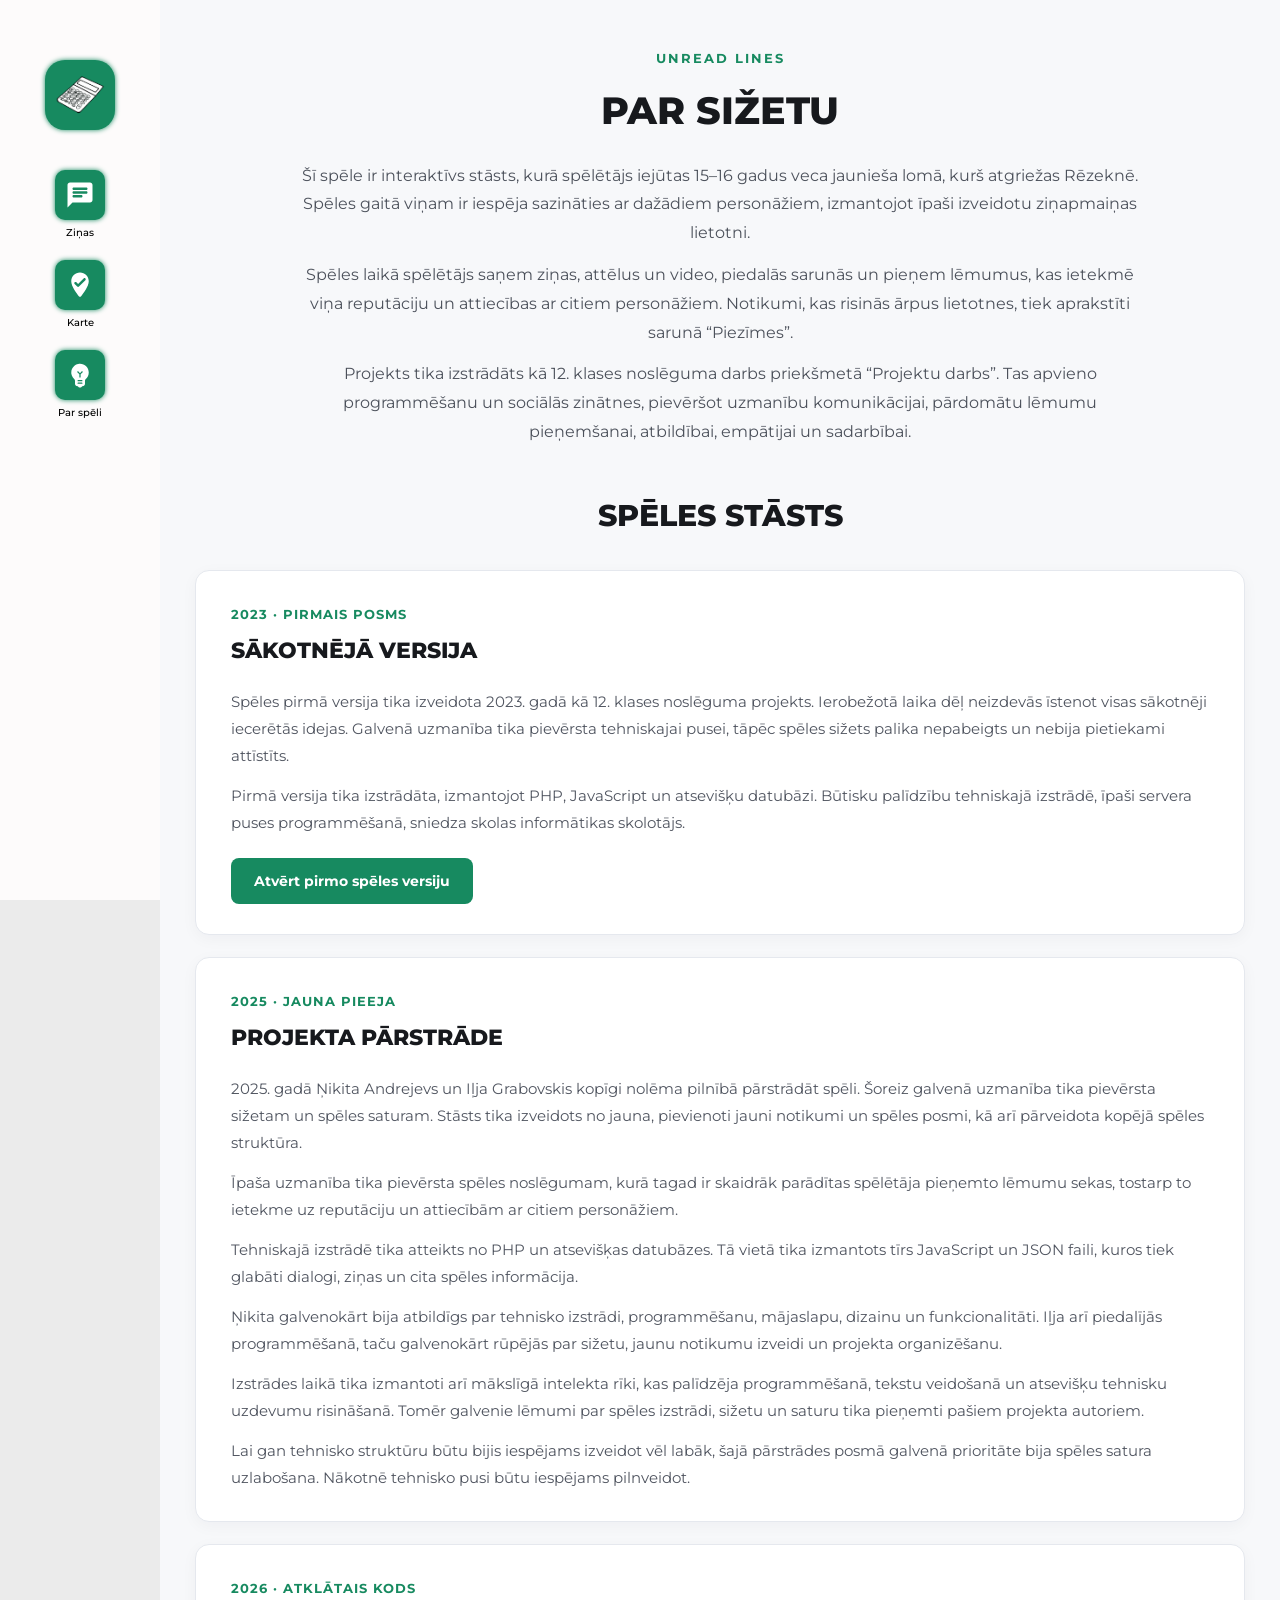
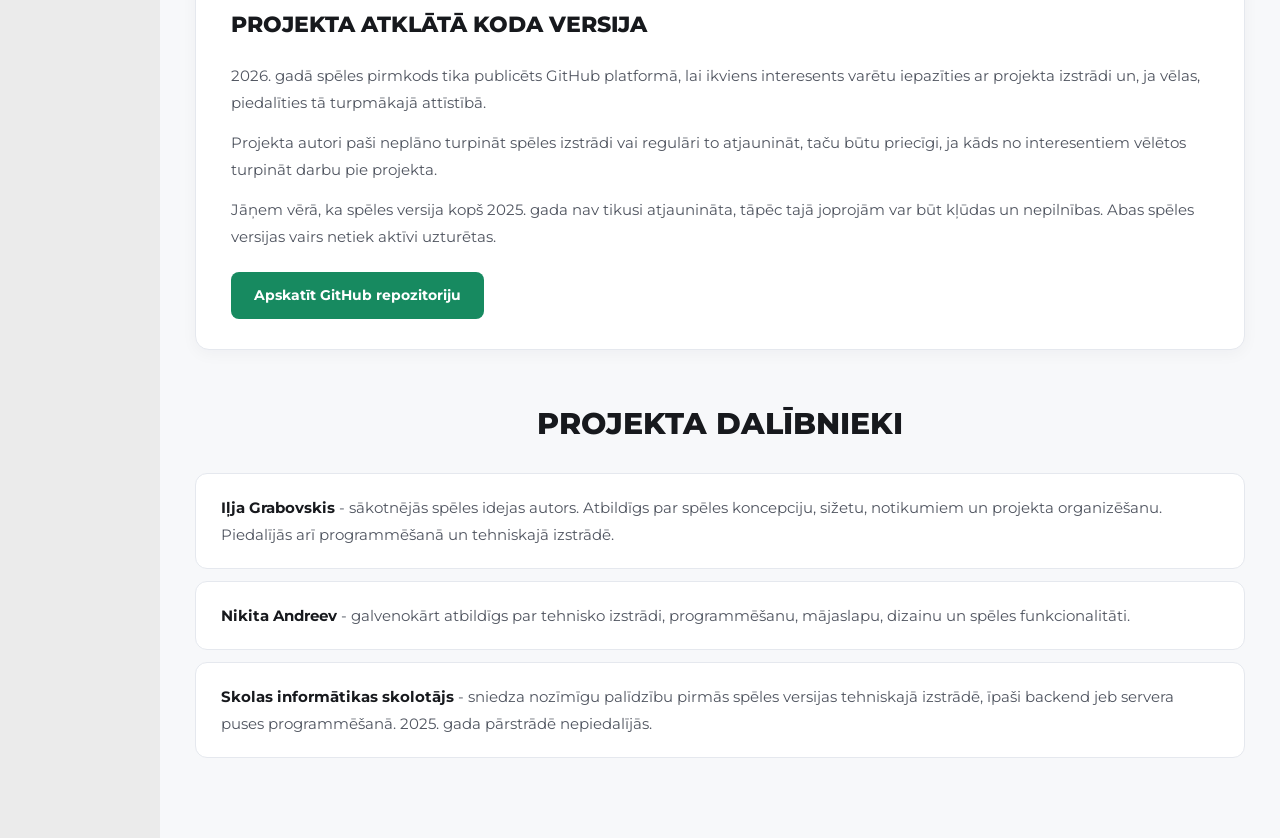
==== about.html @ bec95681 "🎉 Initial commit" ====
<!DOCTYPE html>
<!-- juicebct / Skolēnu dzīve / https://github.com/juicebct -->
<html lang="lv">
<head>
    <meta charset="UTF-8">
    <meta name="viewport" content="width=device-width, initial-scale=1.0">

    <title>Skolēnu dzīve / Par spēli</title>

    <!-- Styles and icons -->
    <link rel="icon" href="favicon.ico" type="image/x-icon">
    <link href="css/base.css" rel="stylesheet" type="text/css">
    <link href="css/sidebar.css" rel="stylesheet" type="text/css">
    <link href="css/about.css" rel="stylesheet" type="text/css">

    <!-- Google Fonts -->
    <link rel="preconnect" href="https://fonts.googleapis.com">
    <link rel="preconnect" href="https://fonts.gstatic.com" crossorigin>
    <link href="https://fonts.googleapis.com/css2?family=Montserrat:ital,wght@0,400;0,500;0,600;0,700;0,900;1,400&display=swap" rel="stylesheet">
</head>
<body class="about-page">
    <nav class="sidebar">
        <a class="logo" href="index.html"><img src="images/piezimes.svg" alt=""></a>
        <a href="game.html"><img src="icons/chat.svg" alt="">Ziņas</a>
        <a href="map.html"><img src="icons/map.svg" alt="">Karte</a>
        <a href="about.html"><img src="icons/about.svg" alt="">Par spēli</a>
    </nav>

    <main class="about-content">
        <div class="about-container">

        <!-- INTRO -->

        <div class="about-header">
            <span class="section-label">UNREAD LINES</span>

            <h2>PAR SIŽETU</h2>

            <p>
                Šī spēle ir interaktīvs stāsts, kurā spēlētājs iejūtas
                15–16 gadus veca jaunieša lomā, kurš atgriežas Rēzeknē.
                Spēles gaitā viņam ir iespēja sazināties ar dažādiem
                personāžiem, izmantojot īpaši izveidotu ziņapmaiņas lietotni.
            </p>

            <p>
                Spēles laikā spēlētājs saņem ziņas, attēlus un video,
                piedalās sarunās un pieņem lēmumus, kas ietekmē viņa
                reputāciju un attiecības ar citiem personāžiem.
                Notikumi, kas risinās ārpus lietotnes, tiek aprakstīti
                sarunā “Piezīmes”.
            </p>

            <p>
                Projekts tika izstrādāts kā 12. klases noslēguma darbs
                priekšmetā “Projektu darbs”. Tas apvieno programmēšanu
                un sociālās zinātnes, pievēršot uzmanību komunikācijai,
                pārdomātu lēmumu pieņemšanai, atbildībai, empātijai
                un sadarbībai.
            </p>
        </div>

        <!-- STORY -->

        <h2 class="story-heading">SPĒLES STĀSTS</h2>

        <div class="timeline">

            <!-- 2023 -->

            <article class="story-card">

                <span class="year">2023 · PIRMAIS POSMS</span>

                <h3>SĀKOTNĒJĀ VERSIJA</h3>

                <p>
                    Spēles pirmā versija tika izveidota 2023. gadā kā
                    12. klases noslēguma projekts. Ierobežotā laika dēļ
                    neizdevās īstenot visas sākotnēji iecerētās idejas.
                    Galvenā uzmanība tika pievērsta tehniskajai pusei,
                    tāpēc spēles sižets palika nepabeigts un nebija
                    pietiekami attīstīts.
                </p>

                <p>
                    Pirmā versija tika izstrādāta, izmantojot PHP,
                    JavaScript un atsevišķu datubāzi. Būtisku palīdzību
                    tehniskajā izstrādē, īpaši servera puses
                    programmēšanā, sniedza skolas informātikas skolotājs.
                </p>

                <div class="button-wrapper">
                    <a href="https://skolenu-dzive.netlify.app/"
                       target="_blank"
                       rel="noopener noreferrer"
                       class="project-button">
                        Atvērt pirmo spēles versiju
                    </a>
                </div>

            </article>

            <!-- 2025 -->

            <article class="story-card">

                <span class="year">2025 · JAUNA PIEEJA</span>

                <h3>PROJEKTA PĀRSTRĀDE</h3>

                <p>
                    2025. gadā Ņikita Andrejevs un Iļja Grabovskis
                    kopīgi nolēma pilnībā pārstrādāt spēli. Šoreiz
                    galvenā uzmanība tika pievērsta sižetam un spēles
                    saturam. Stāsts tika izveidots no jauna, pievienoti
                    jauni notikumi un spēles posmi, kā arī pārveidota
                    kopējā spēles struktūra.
                </p>

                <p>
                    Īpaša uzmanība tika pievērsta spēles noslēgumam,
                    kurā tagad ir skaidrāk parādītas spēlētāja pieņemto
                    lēmumu sekas, tostarp to ietekme uz reputāciju
                    un attiecībām ar citiem personāžiem.
                </p>

                <p>
                    Tehniskajā izstrādē tika atteikts no PHP un
                    atsevišķas datubāzes. Tā vietā tika izmantots
                    tīrs JavaScript un JSON faili, kuros tiek glabāti
                    dialogi, ziņas un cita spēles informācija.
                </p>

                <p>
                    Ņikita galvenokārt bija atbildīgs par tehnisko
                    izstrādi, programmēšanu, mājaslapu, dizainu un
                    funkcionalitāti. Iļja arī piedalījās programmēšanā,
                    taču galvenokārt rūpējās par sižetu, jaunu notikumu
                    izveidi un projekta organizēšanu.
                </p>

                <p>
                    Izstrādes laikā tika izmantoti arī mākslīgā
                    intelekta rīki, kas palīdzēja programmēšanā,
                    tekstu veidošanā un atsevišķu tehnisku uzdevumu
                    risināšanā. Tomēr galvenie lēmumi par spēles
                    izstrādi, sižetu un saturu tika pieņemti pašiem
                    projekta autoriem.
                </p>

                <p>
                    Lai gan tehnisko struktūru būtu bijis iespējams
                    izveidot vēl labāk, šajā pārstrādes posmā galvenā
                    prioritāte bija spēles satura uzlabošana.
                    Nākotnē tehnisko pusi būtu iespējams pilnveidot.
                </p>

            </article>

            <!-- 2026 -->

            <article class="story-card">

                <span class="year">2026 · ATKLĀTAIS KODS</span>

                <h3>PROJEKTA ATKLĀTĀ KODA VERSIJA</h3>

                <p>
                    2026. gadā spēles pirmkods tika publicēts GitHub
                    platformā, lai ikviens interesents varētu
                    iepazīties ar projekta izstrādi un, ja vēlas,
                    piedalīties tā turpmākajā attīstībā.
                </p>

                <p>
                    Projekta autori paši neplāno turpināt spēles
                    izstrādi vai regulāri to atjaunināt, taču būtu
                    priecīgi, ja kāds no interesentiem vēlētos
                    turpināt darbu pie projekta.
                </p>

                <p>
                    Jāņem vērā, ka spēles versija kopš 2025. gada
                    nav tikusi atjaunināta, tāpēc tajā joprojām
                    var būt kļūdas un nepilnības. Abas spēles
                    versijas vairs netiek aktīvi uzturētas.
                </p>

                <div class="button-wrapper">
                    <a href="https://github.com/juicebct/unread-lines"
                       target="_blank"
                       rel="noopener noreferrer"
                       class="project-button">
                        Apskatīt GitHub repozitoriju
                    </a>
                </div>

            </article>

        </div>

        <!-- PARTICIPANTS -->

        <div class="participants">

            <h2>PROJEKTA DALĪBNIEKI</h2>

            <div class="participant-card">
                <p>
                    <strong>Iļja Grabovskis</strong> - sākotnējās
                    spēles idejas autors. Atbildīgs par spēles
                    koncepciju, sižetu, notikumiem un projekta
                    organizēšanu. Piedalījās arī programmēšanā
                    un tehniskajā izstrādē.
                </p>
            </div>

            <div class="participant-card">
                <p>
                    <strong>Nikita Andreev</strong> - galvenokārt
                    atbildīgs par tehnisko izstrādi, programmēšanu,
                    mājaslapu, dizainu un spēles funkcionalitāti.
                </p>
            </div>

            <div class="participant-card">
                <p>
                    <strong>Skolas informātikas skolotājs</strong> -
                    sniedza nozīmīgu palīdzību pirmās spēles versijas
                    tehniskajā izstrādē, īpaši backend jeb servera
                    puses programmēšanā. 2025. gada pārstrādē nepiedalījās.
                </p>
            </div>

        </div>

            </div>
</main>
</body>
</html>
---- css/base.css ----
/* general styles */

* {
    margin: 0;
    padding: 0;
    box-sizing: border-box;
}

body {
    font-family: 'Montserrat', sans-serif;
    font-size: 16px;
    line-height: 1.6;
}

a {
    text-decoration: none;
}

::-webkit-scrollbar {
    width: 5px;
    height: 5px;
    background-color: #FFFFFF;
}

::-webkit-scrollbar-thumb {
    border-radius: 3px;
    background-color: #178a60;
}
---- css/sidebar.css ----
/* game.html, map.html, about.html */

body {
    display: flex;
    height: 100vh;
    background-color: rgb(235, 235, 235);
}

.sidebar {
    width: 160px;
    display: flex;
    flex-direction: column;
    align-items: center;
    text-align: center;
    padding: 40px 0;
    background-color: #fdfbfb;
}

.sidebar a {
    display: block;
    height: 50px;
    width: 50px;
    margin: 20px 50px;
    font-size: 10px;
    font-weight: 500;
    color: black;
    text-align: center;
    background-color: #178a60;
    border-radius: 10px;
    box-shadow: 0 0 5px #178a60;
}

.sidebar img {
    height: 50px;
    width: 50px;
    padding: 10px;
}

/* logo */

.sidebar a.logo {
    height: 70px;
    width: 70px;
    border-radius: 20px;
}

.sidebar a.logo img {
    height: 70px;
    width: 70px;
}

/* Mobile */

@media (max-width: 768px) {
    body {
        flex-direction: column;
    }

    .sidebar {
        width: 100%;
        flex-direction: row;
        justify-content: space-around;
        padding: 5px;
    }

    .sidebar a {
        margin: 25px 0;
    }
}
---- css/about.css ----
/* about.html */

.about-page {
    height: auto;
    min-height: 100vh;
}

.about-page .sidebar {
    position: sticky;
    top: 0;
    height: 100vh;
    flex-shrink: 0;
}

.about-content {
    flex: 1;
    min-width: 0;
    padding: 45px 25px 60px;
    color: #17191d;
    background: #f7f8fa;
}

.about-container {
    width: 100%;
    max-width: 1050px;
    margin: 0 auto;
}

.about-header {
    margin-bottom: 35px;
    text-align: center;
}

.section-label {
    display: inline-block;
    margin-bottom: 12px;
    font-size: 13px;
    font-weight: 700;
    letter-spacing: 2px;
    color: #178a60;
    text-transform: uppercase;
}

.about-header h2 {
    margin-bottom: 20px;
    font-size: clamp(28px, 4vw, 38px);
    font-weight: 800;
}

.about-header p {
    max-width: 850px;
    margin: 0 auto 13px;
    font-size: 16px;
    line-height: 1.8;
    color: #4c515b;
}

/* headings */

.story-heading {
    margin: 45px 0 30px;
    font-size: 30px;
    font-weight: 800;
    text-align: center;
}

.participants {
    margin-top: 50px;
    margin-bottom: 20px;
}

.participants h2 {
    margin-bottom: 25px;
    font-size: 30px;
    font-weight: 800;
    text-align: center;
}

/* story cards */

.timeline {
    display: flex;
    flex-direction: column;
    gap: 22px;
}

.story-card {
    padding: 30px 35px;
    background: white;
    border: 1px solid #e5e8ee;
    border-radius: 14px;
    box-shadow: 0 4px 16px rgba(20, 30, 50, 0.04);
}

.story-card h3 {
    margin-bottom: 20px;
    font-size: 22px;
    font-weight: 800;
    color: #17191d;
}

.story-card p {
    margin-bottom: 13px;
    font-size: 15px;
    line-height: 1.8;
    color: #505560;
}

.story-card p:last-of-type {
    margin-bottom: 0;
}

.year {
    display: inline-block;
    margin-bottom: 8px;
    font-size: 13px;
    font-weight: 700;
    letter-spacing: 1px;
    color: #178a60;
}

/* btns */

.button-wrapper {
    margin-top: 22px;
}

.project-button {
    display: inline-block;
    padding: 12px 23px;
    font-size: 14px;
    font-weight: 700;
    color: white;
    background: #178a60;
    border-radius: 8px;
    transition: all 0.25s ease;
}

.project-button:hover {
    background: #11704d;
    transform: translateY(-2px);
    box-shadow: 0 5px 15px rgba(23, 138, 96, 0.2);
}

/* participants */

.participant-card {
    margin-bottom: 12px;
    padding: 20px 25px;
    background: white;
    border: 1px solid #e5e8ee;
    border-radius: 12px;
}

.participant-card p {
    font-size: 15px;
    line-height: 1.8;
    color: #505560;
}

.participant-card strong {
    color: #17191d;
}

/* Mobile */

@media (max-width: 768px) {
    .about-page .sidebar {
        position: static;
        height: auto;
    }

    .about-content {
        padding: 25px 15px 40px;
    }

    .about-header {
        margin-bottom: 25px;
    }

    .about-header p {
        font-size: 14px;
        line-height: 1.7;
    }

    .story-heading,
    .participants h2 {
        font-size: 25px;
    }

    .story-heading {
        margin: 35px 0 22px;
    }

    .story-card {
        padding: 22px 18px;
    }

    .story-card h3 {
        font-size: 19px;
    }

    .story-card p,
    .participant-card p {
        font-size: 14px;
    }

    .participant-card {
        padding: 18px;
    }
}
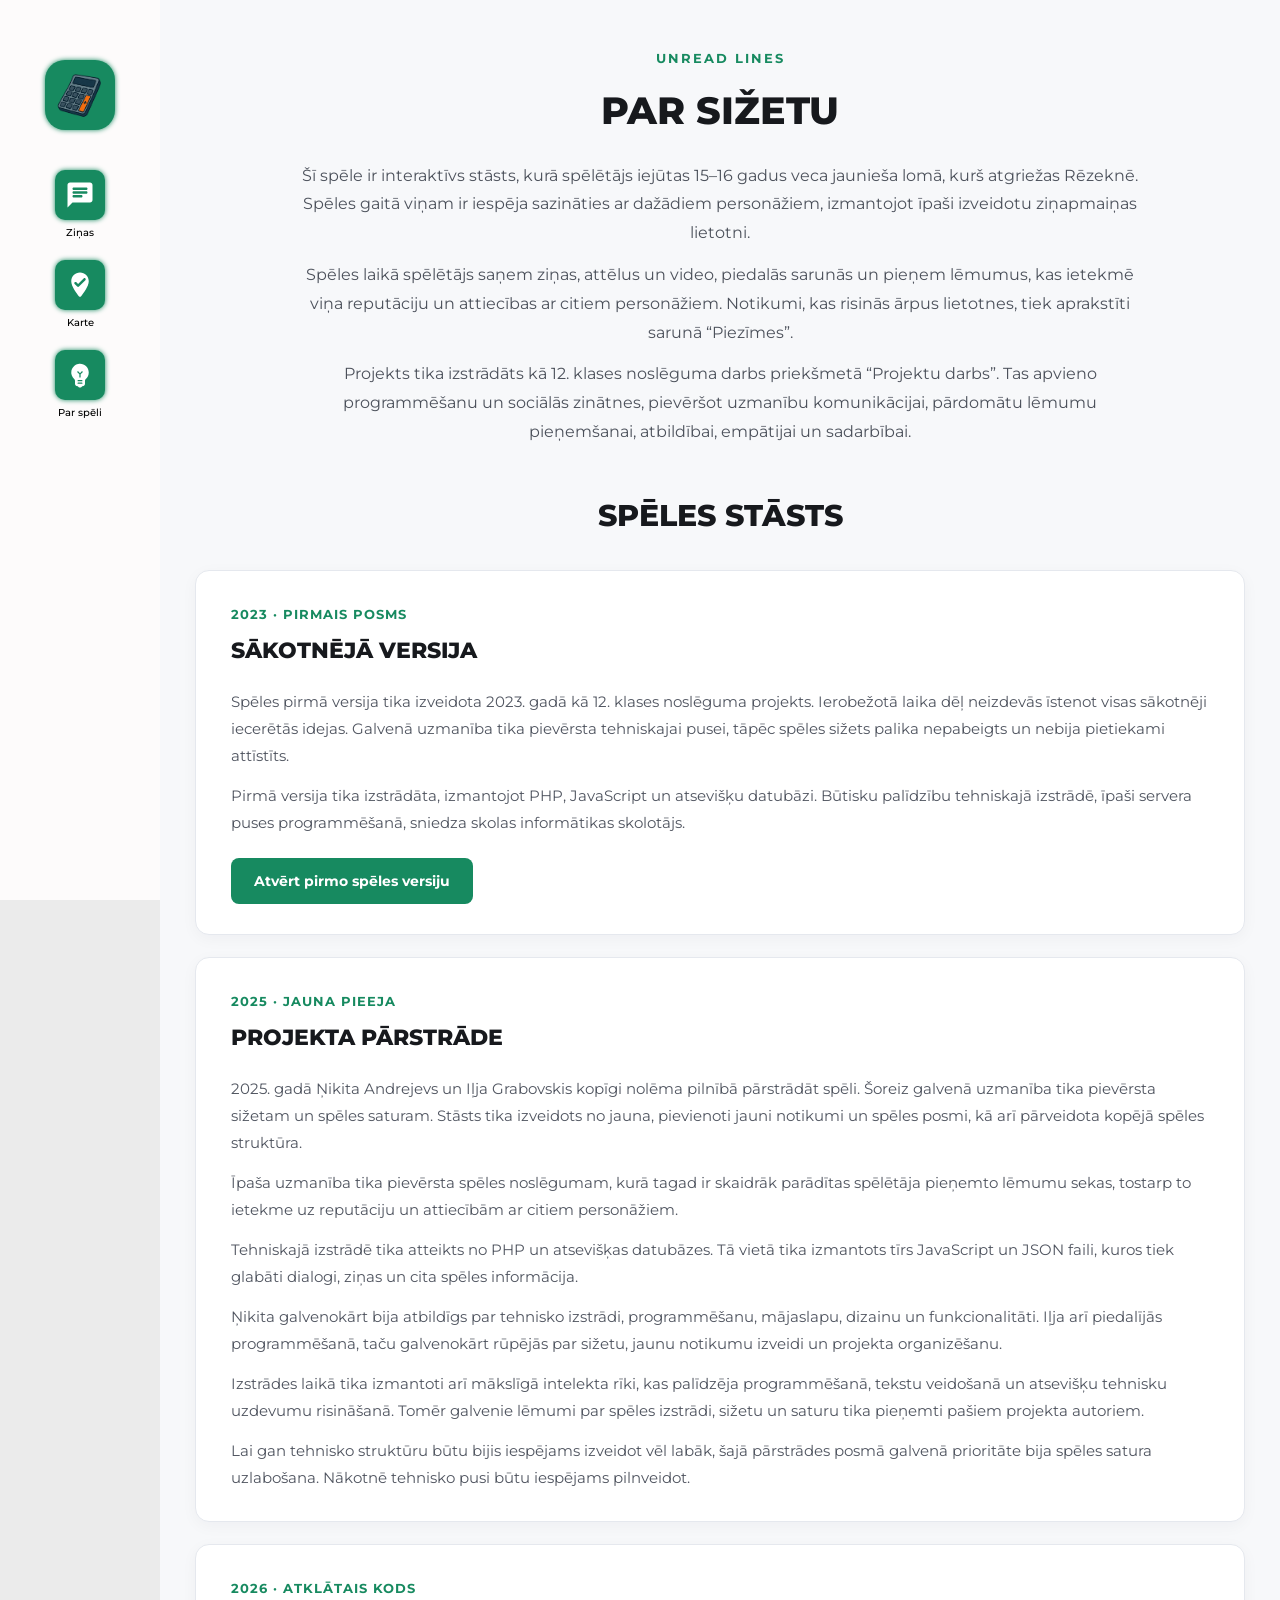
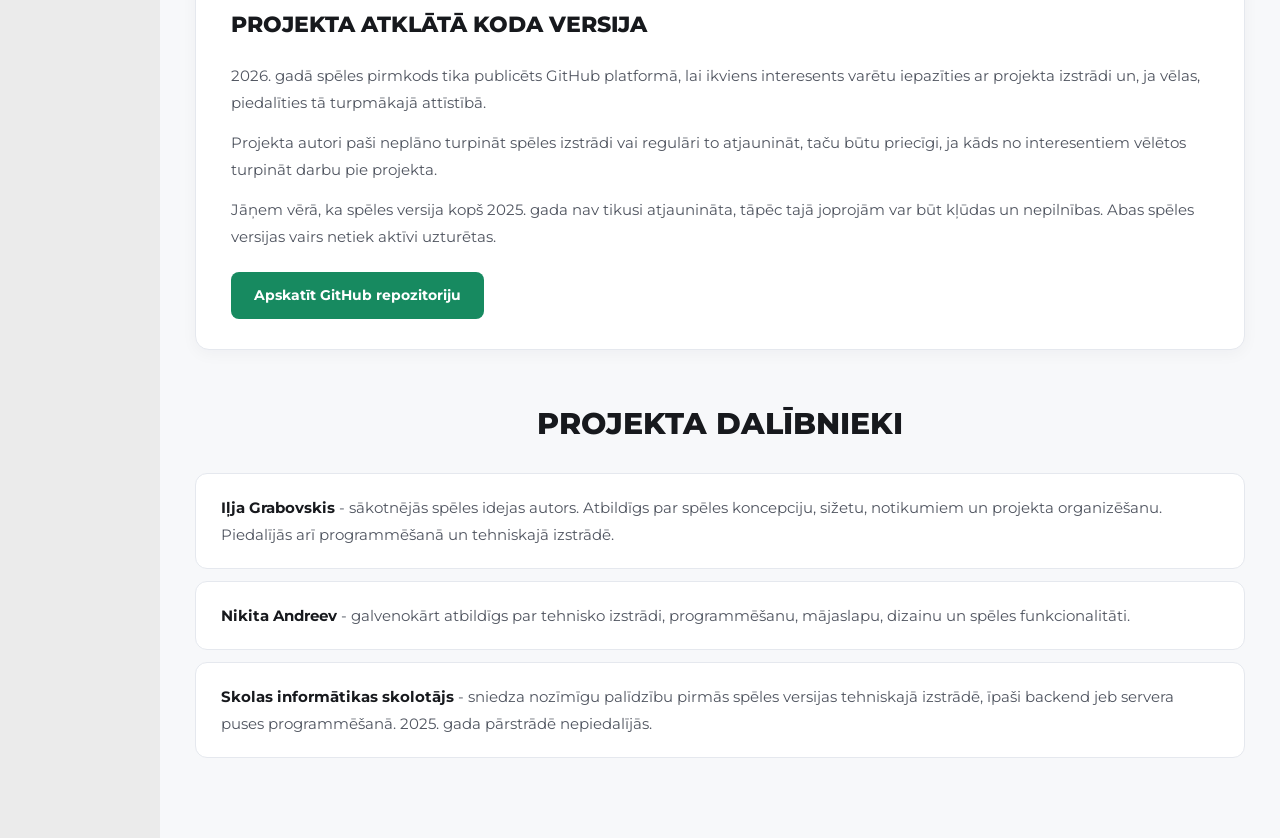
==== commit 9cd707c9: "Some visual fixes Changed logo and profile pictures" ====
--- a/about.html
+++ b/about.html
@@ -20,7 +20,7 @@
 </head>
 <body class="about-page">
     <nav class="sidebar">
-        <a class="logo" href="index.html"><img src="images/piezimes.svg" alt=""></a>
+        <a class="logo" href="index.html"><img src="images/site/logo.png" alt=""></a>
         <a href="game.html"><img src="icons/chat.svg" alt="">Ziņas</a>
         <a href="map.html"><img src="icons/map.svg" alt="">Karte</a>
         <a href="about.html"><img src="icons/about.svg" alt="">Par spēli</a>
